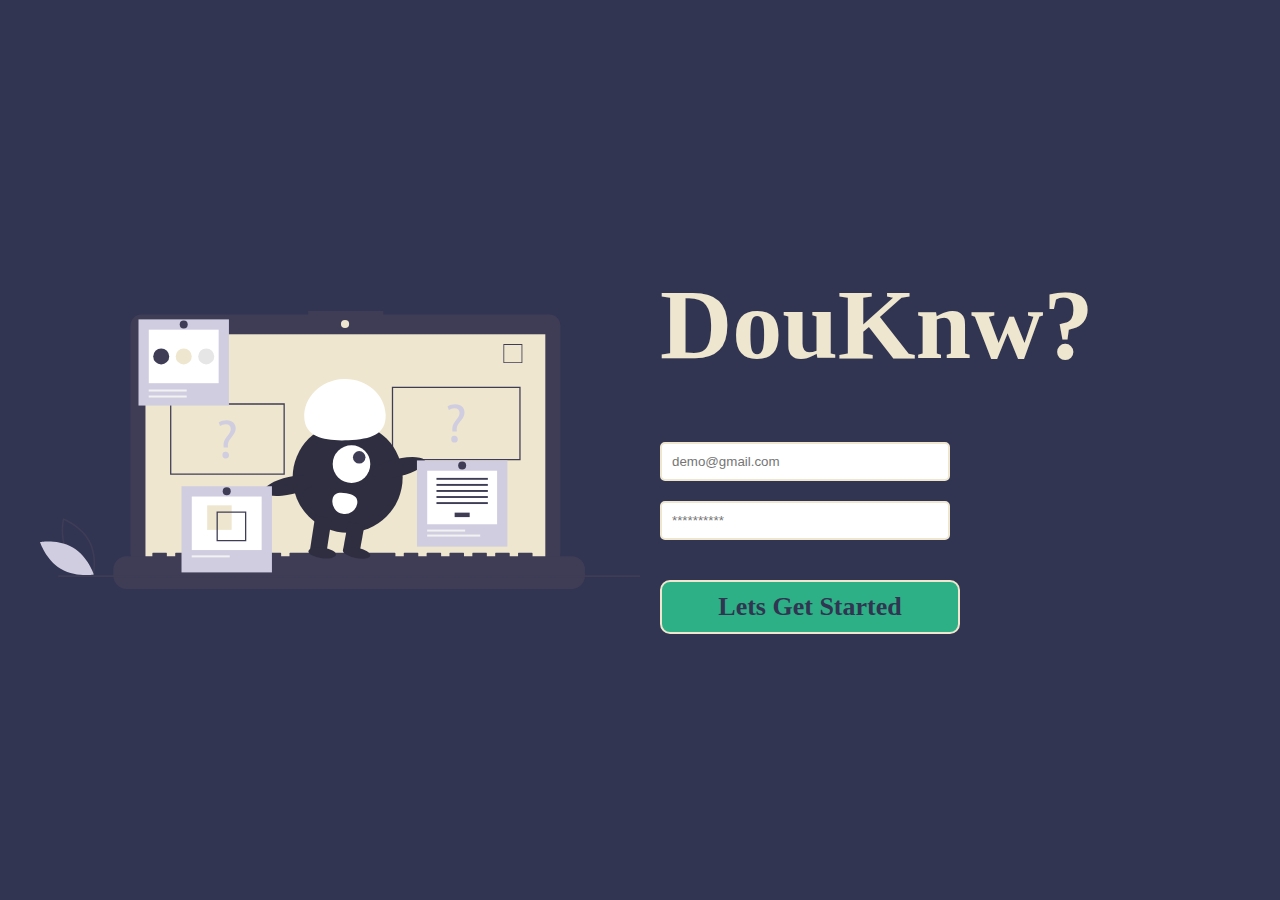
==== index.html @ e08d5240 "added homepage, result , question and rules page" ====
<!DOCTYPE html>
<html lang="en">
  <head>
    <meta charset="UTF-8" />
    <meta http-equiv="X-UA-Compatible" content="IE=edge" />
    <meta name="viewport" content="width=device-width, initial-scale=1.0" />
    <title>DouKnw? | A fun based Quiz App</title>
    <link rel="stylesheet" href="/styles/reset.css" />
    <link rel="stylesheet" href="/styles/general.css" />
    <link rel="stylesheet" href="/styles/main.css" />
  </head>
  <body>
    <div class="container flex--center">
      <img class="container__img" src="/assets/quizmainyellow.svg" alt="Quiz" />
      <div class="quiz__login d--flex flex__direction--column">
        <h1 class="quiz__login__header">DouKnw?</h1>
        <input type="email" placeholder="demo@gmail.com" />
        <input type="password" placeholder="**********" />
        <a href="/pages/categories/index.html" class="btn">Lets Get Started</a>
      </div>
    </div>
  </body>
</html>
---- styles/general.css ----
:root {
  --white: #fff;
  --navy--primary--dark: #2c304a;
  --navy--primary: #313552;
  --navy--secondary: #464963;
  --maroon--primary: #b8405e;
  --green--primary: #2eb086;
  --beige--primary: #eee6ce;
}

body {
  background: var(--navy--primary);
}

.d--flex {
  display: flex;
}

.flex--center {
  display: flex;
  justify-content: center;
  align-items: center;
}

.flex__direction--column {
  flex-direction: column;
}
---- styles/main.css ----
.container {
  min-height: 100vh;
  padding: 4rem 4rem;
  gap: 2rem;
}

.container__img {
  width: 50%;
}

.quiz__login {
  height: 100%;
  width: 100%;
}

.quiz__login__header {
  font-size: 10rem;
  font-weight: 600;
  color: var(--beige--primary);
  margin-bottom: 4rem;
}

.quiz__login input {
  margin-top: 2rem;
  width: 50%;
  padding: 1rem 1rem;
  border-radius: 5px;
  border: 2px solid var(--beige--primary);
}

.btn {
  width: 30rem;
  text-decoration: none;
  color: var(--navy--primary);
  margin-top: 4rem;
  background-color: var(--green--primary);
  padding: 1rem 4rem;
  font-size: 2.6rem;
  text-align: center;
  font-weight: 600;
  border-radius: 10px;
  border: 2px solid var(--beige--primary);
  cursor: pointer;
}
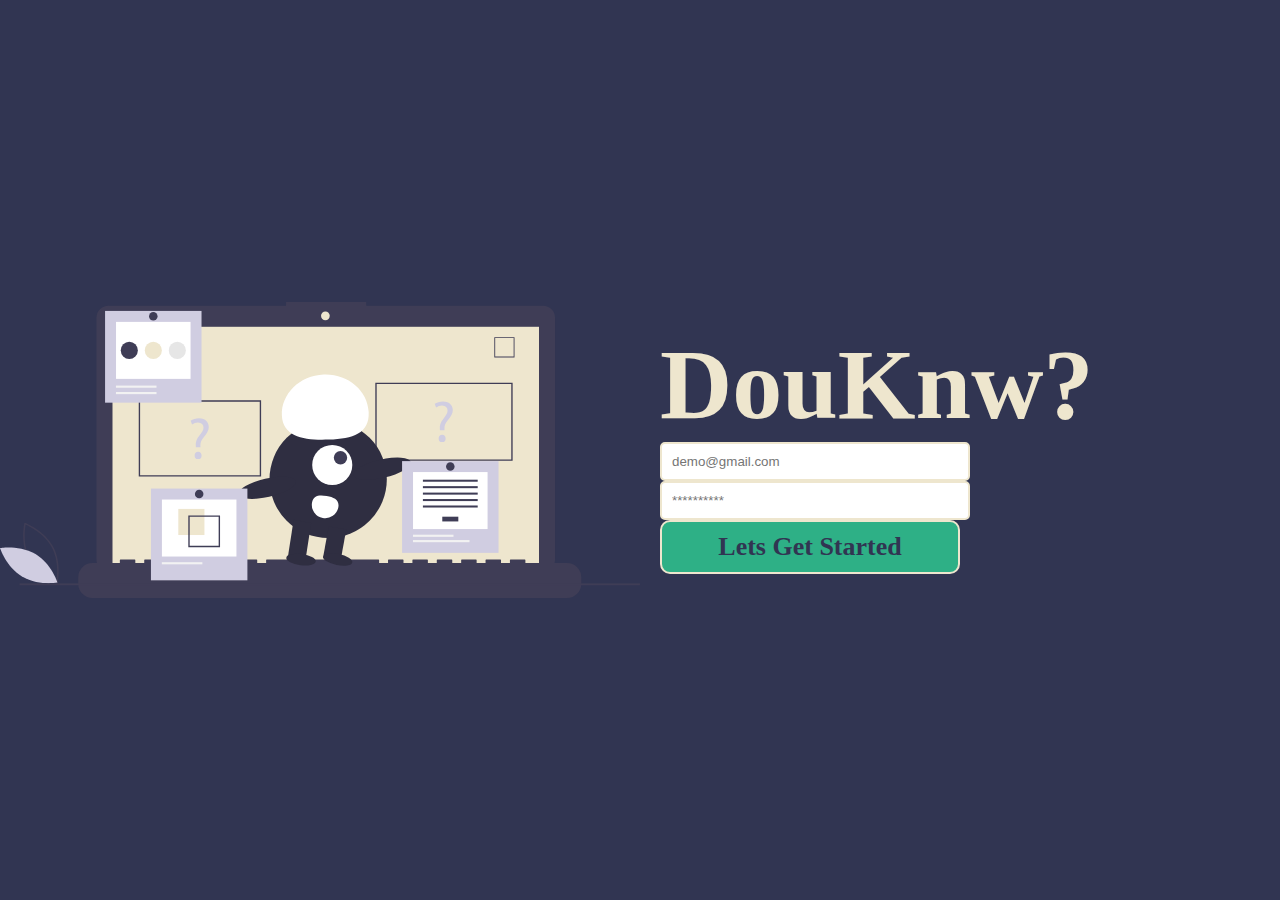
==== commit 0df91612: "Added readme and coponent libary utility classes" ====
--- a/index.html
+++ b/index.html
@@ -6,17 +6,23 @@
     <meta name="viewport" content="width=device-width, initial-scale=1.0" />
     <title>DouKnw? | A fun based Quiz App</title>
     <link rel="stylesheet" href="/styles/reset.css" />
+    <link
+      rel="stylesheet"
+      href="https://sugar-ui.vercel.app/componentfinalcss/component.css"
+    />
     <link rel="stylesheet" href="/styles/general.css" />
     <link rel="stylesheet" href="/styles/main.css" />
   </head>
   <body>
-    <div class="container flex--center">
+    <div class="container p-4 flex--center">
       <img class="container__img" src="/assets/quizmainyellow.svg" alt="Quiz" />
       <div class="quiz__login d--flex flex__direction--column">
-        <h1 class="quiz__login__header">DouKnw?</h1>
-        <input type="email" placeholder="demo@gmail.com" />
-        <input type="password" placeholder="**********" />
-        <a href="/pages/categories/index.html" class="btn">Lets Get Started</a>
+        <h1 class="quiz__login__header mb-4">DouKnw?</h1>
+        <input class="mt-2" type="email" placeholder="demo@gmail.com" />
+        <input class="mt-2" type="password" placeholder="**********" />
+        <a href="/pages/categories/index.html" class="btn mt-4"
+          >Lets Get Started</a
+        >
       </div>
     </div>
   </body>
--- a/styles/main.css
+++ b/styles/main.css
@@ -1,6 +1,5 @@
 .container {
   min-height: 100vh;
-  padding: 4rem 4rem;
   gap: 2rem;
 }
 
@@ -17,11 +16,9 @@
   font-size: 10rem;
   font-weight: 600;
   color: var(--beige--primary);
-  margin-bottom: 4rem;
 }
 
 .quiz__login input {
-  margin-top: 2rem;
   width: 50%;
   padding: 1rem 1rem;
   border-radius: 5px;
@@ -32,7 +29,6 @@
   width: 30rem;
   text-decoration: none;
   color: var(--navy--primary);
-  margin-top: 4rem;
   background-color: var(--green--primary);
   padding: 1rem 4rem;
   font-size: 2.6rem;
